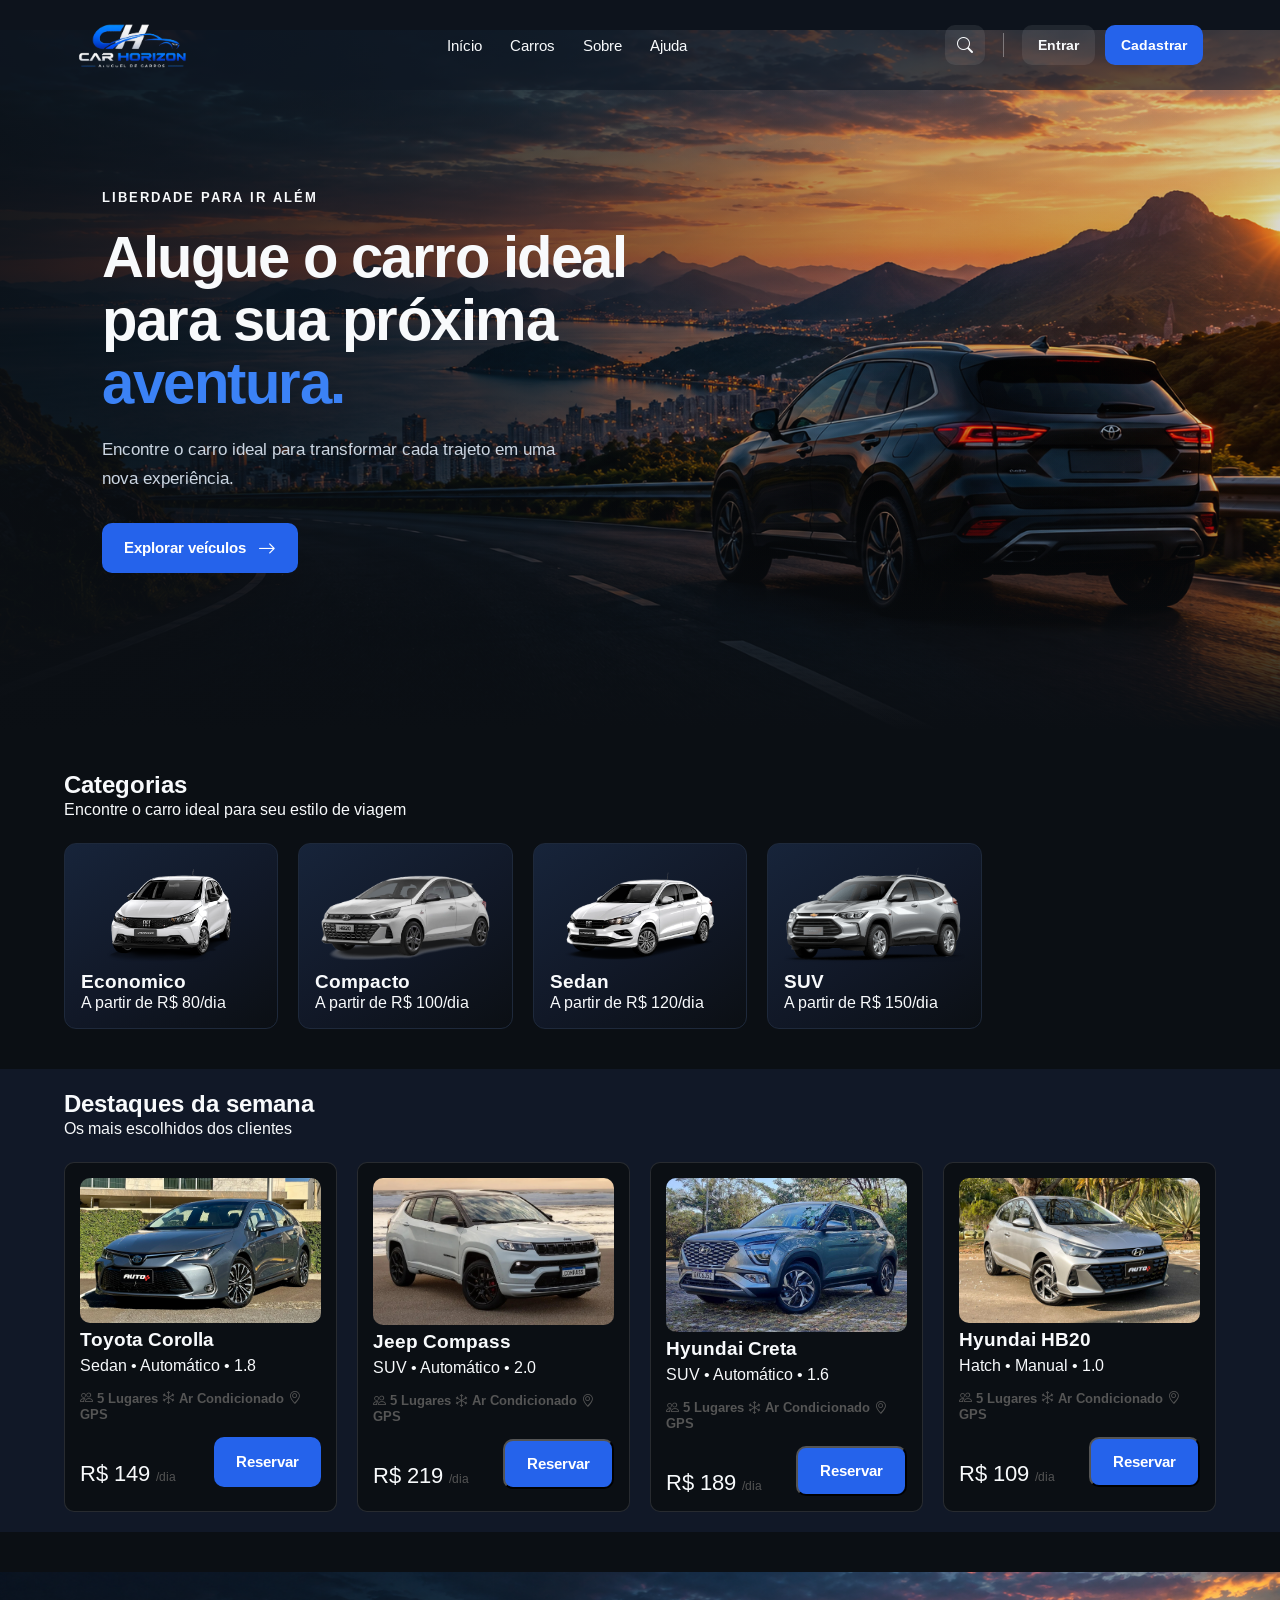
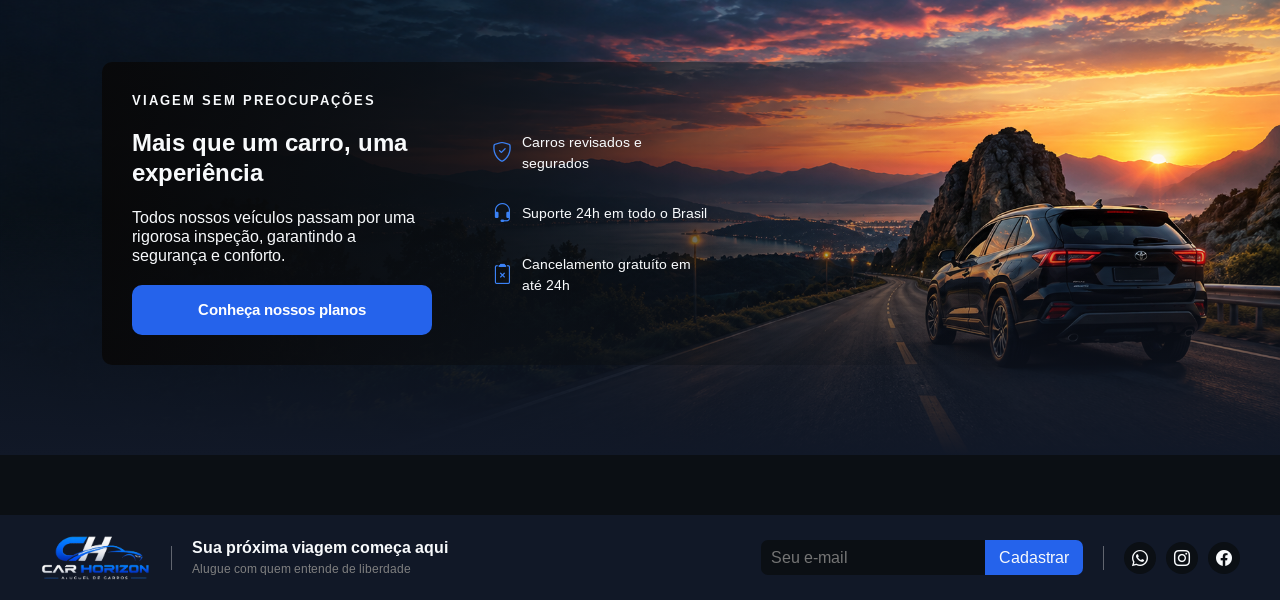
==== index.html @ 466de517 "layout site aluguel de carros" ====
<!DOCTYPE html>
<html lang="pt-BR">

<head>
    <meta charset="UTF-8">
    <meta name="viewport" content="width=device-width, initial-scale=1.0">
    <meta name="theme-color" content="#0B0F14">
    <meta name="description" content="Encontre o carro ideal para sua próxima viagem com a Car Horizon.">
    <title>Car Horizon | Aluguel de Carros</title>
    <link rel="stylesheet" href="./css/global.css">
    <link rel="stylesheet" href="https://cdn.jsdelivr.net/npm/bootstrap-icons@1.11.3/font/bootstrap-icons.min.css">
</head>

<body>
    <div class="inicio">

        <header class="header-principal header-principal-home">
            <div class="logo-header">
                <a href="index.html" aria-label="Car Horizon - Página inicial">
                    <img src="./assets/images/logo/logoCH.png" alt="Car Horizon">
                </a>
            </div>

            <nav class="nav-header" aria-label="Navegação principal">

                <ul class="nav-links-header">
                    <li class="nav-link"> <a href="index.html" aria-current="page">Início</a> </li>
                    <li class="nav-link"> <a href="#carros">Carros</a> </li>
                    <li class="nav-link"> <a href="#sobre">Sobre</a> </li>
                    <li class="nav-link"> <a href="#ajuda">Ajuda</a> </li>
                </ul>
            </nav>

            <div class="busca-entrar-header">
                <div class="search-header">
                    <button type="button" aria-label="Pesquisar">
                        <i class="bi bi-search" aria-hidden="true"></i>
                    </button>
                </div>

                <div class="linha-vert" aria-hidden="true"></div>

                <div class="login-header">
                    <a href="./pages/login.html" class="entrar-header">Entrar</a>
                    <a href="./pages/cadastrar.html" class="cadastrar-header">Cadastrar</a>
                </div>

            </div>
        </header>

        <main>
            <section class="hero">
                <div class="hero-conteudo">
                    <span class="hero-etiqueta">LIBERDADE PARA IR ALÉM</span>
                    <h1> Alugue o carro ideal para sua próxima
                        <span class="hero-text-blue">aventura.</span>
                    </h1>

                    <p> Encontre o carro ideal para transformar cada trajeto em uma nova experiência. </p>

                    <a href="#carros" class="btn-hero"> Explorar veículos
                        <i class="bi bi-arrow-right" aria-hidden="true"></i>
                    </a>
                </div>

               <!-- <div class="hero-form">
                    <div class="retirada">
                        <label for="retirada">Retirada</label>
                        <input type="date" name="" id="">
                    </div>

                    <div class="linha-vert" aria-hidden="true"></div>

                    <div class="devolucao">
                        <label for="devolucao">Devolução</label>
                        <input type="date" name="" id="">
                    </div>

                    <div class="linha-vert" aria-hidden="true"></div>


                    <div class="local">
                        <label for="local">Local</label>
                        <input type="text" name="" id="" placeholder="Cidade">
                    </div>

                    <div class="linha-vert" aria-hidden="true"></div>

                    <button class="btn-hero">Buscar</button>
                </div> -->
            </section>

            <section class="categorias">
                <div class="container">
                    <div class="titulos-categorias">
                        <h2>Categorias</h2>
                        <p>Encontre o carro ideal para seu estilo de viagem</p>
                    </div>
                    <div class="card-categoria">
                        <!--card-->
                        <div class="cards-categorias" data-categoria="economico">
                            <img src="./assets/images/categorias/argo.png" alt="">
                            <h3>Economico</h3>
                            <p>A partir de R$ 80/dia</p>
                        </div>
                        <!--end card-->
                        <!--card-->
                        <div class="cards-categorias" data-categoria="compacto">
                            <img src="./assets/images/categorias/hb20.png" alt="">
                            <h3>Compacto</h3>
                            <p>A partir de R$ 100/dia</p>
                        </div>
                        <!--end card-->
                        <!--card-->
                        <div class="cards-categorias" data-categoria="sedan">
                            <img src="./assets/images/categorias/cronos.webp" alt="">
                            <h3>Sedan</h3>
                            <p>A partir de R$ 120/dia</p>
                        </div>
                        <!--end card-->
                        <!--card-->
                        <div class="cards-categorias" data-categoria="suv">
                            <img src="./assets/images/categorias/tracker.png" alt="">
                            <h3>SUV</h3>
                            <p>A partir de R$ 150/dia</p>
                        </div>
                        <!--end card-->
                 
                        <!--card-->
                    </div>
                </div>
            </section>

            <section class="destaques">
                <div class="container">
                    <h2>Destaques da semana</h2>
                    <p>Os mais escolhidos dos clientes</p>
                    <div class="cards-destaques">
                        <!--card-->
                        <div class="card-destaque" data-carro="Toyota Corolla">
                            <img src="./assets/images/cars/corolla.jpg" alt="">
                            <h3 data>Toyota Corolla</h3>
                            <span>Sedan • Automático • 1.8</span>

                            <div class="card-atributos">
                                <span>
                                    <i class="bi bi-people"></i>
                                    5 Lugares
                                </span>
                                <span>
                                    <i class="bi bi-snow"></i>
                                    Ar Condicionado
                                </span>
                                <span>
                                    <i class="bi bi-geo-alt"></i>
                                    GPS
                                </span>
                            </div>
                            <div class="card-price">
                                <span class="price-destaque">
                                    R$ 149 <span class="small-price">/dia</span>
                                </span>


                                <a href="./pages/carro.html" class="btn-hero">Reservar</a>
                            </div>
                        </div>
                        <!--end card-->

                        <!--card-->
                        <div class="card-destaque" data-carro="Jeep Compass">
                            <img src="./assets/images/cars/compass.jpg" alt="">
                            <h3 id="nome-carro-cat">Jeep Compass</h3>
                            <span>SUV • Automático • 2.0</span>

                            <div class="card-atributos">
                                <span>
                                    <i class="bi bi-people"></i>
                                    5 Lugares
                                </span>
                                <span>
                                    <i class="bi bi-snow"></i>
                                    Ar Condicionado
                                </span>
                                <span>
                                    <i class="bi bi-geo-alt"></i>
                                    GPS
                                </span>
                            </div>
                            <div class="card-price">
                                <span class="price-destaque">
                                    R$ 219 <span class="small-price">/dia</span>
                                </span>


                                <button class="btn-hero">Reservar</button>
                            </div>
                        </div>
                        <!--end card-->

                        <!--card-->
                        <div class="card-destaque" data-carro="creta">
                            <img src="./assets/images/cars/creta.jpg" alt="">
                            <h3 id="nome-carro-cat">Hyundai Creta</h3>
                            <span>SUV • Automático • 1.6</span>

                            <div class="card-atributos">
                                <span>
                                    <i class="bi bi-people"></i>
                                    5 Lugares
                                </span>
                                <span>
                                    <i class="bi bi-snow"></i>
                                    Ar Condicionado
                                </span>
                                <span>
                                    <i class="bi bi-geo-alt"></i>
                                    GPS
                                </span>
                            </div>
                            <div class="card-price">
                                <span class="price-destaque">
                                    R$ 189 <span class="small-price">/dia</span>
                                </span>


                                <button class="btn-hero">Reservar</button>
                            </div>
                        </div>
                        <!--end card-->

                        <!--card-->
                        <div class="card-destaque" data-carro="Hyundai HB20">
                            <img src="./assets/images/cars/hb20.jpg" alt="">
                            <h3 id="nome-carro-cat">Hyundai HB20</h3>
                            <span>Hatch • Manual • 1.0</span>

                            <div class="card-atributos">
                                <span>
                                    <i class="bi bi-people"></i>
                                    5 Lugares
                                </span>
                                <span>
                                    <i class="bi bi-snow"></i>
                                    Ar Condicionado
                                </span>
                                <span>
                                    <i class="bi bi-geo-alt"></i>
                                    GPS
                                </span>
                            </div>
                            <div class="card-price">
                                <span class="price-destaque">
                                    R$ 109 <span class="small-price">/dia</span>
                                </span>

                                <button class="btn-hero">Reservar</button>
                            </div>
                        </div>
                        <!--end card-->
                    </div>
                </div>
            </section>

            <section class="hero-footer">
                <div class="hero-agroup">
                <div class="hero-footer-conteudo">
                    <span class="hero-etiqueta">VIAGEM SEM PREOCUPAÇÕES</span>
                    <h1>Mais que um carro, uma experiência</h1>
                    <p>
                        Todos nossos veículos passam por uma rigorosa inspeção,
                        garantindo a segurança e conforto.
                    </p>

                    <a href="#" class="btn-hero">Conheça nossos planos</a>
                </div>

                <div class="hero-footer-vantagens">
                    <span>
                        <i class="bi bi-shield-check"></i>
                        Carros revisados e segurados
                    </span>

                    <span>
                        <i class="bi bi-headset"></i>
                        Suporte 24h em todo o Brasil
                    </span>

                    <span>
                        <i class="bi bi-clipboard2-x"></i>

                        Cancelamento gratuíto em até 24h
                    </span>
                </div>
                </div>
            </section>
        </main>

        <footer>
            <section class="footer-top">
            <div class="footer-top-left">
                <img src="./assets/images/logo/logoCH.png" alt="">

                <div class="linha-vert" aria-hidden="true"></div>

                <div class="texts-footer-top">
                    <h4>Sua próxima viagem começa aqui</h4>
                    <span>Alugue com quem entende de liberdade</span>
                </div>
            </div>

            <div class="footer-top-right">
                <div class="email-footer">
                    <input type="text" placeholder="Seu e-mail">
                    <button>Cadastrar</button>
                </div>

                <div class="linha-vert" aria-hidden="true"></div>

                <div class="sociais-footer">
                    <i class="bi bi-whatsapp"></i>

                    <i class="bi bi-instagram"></i>

                    <i class="bi bi-facebook"></i>
                </div>
            </div>
            </section>
        </footer>
    </div>
</body>
    <script type="module" src="./js/carros.js"></script>
    <script type="module" src="./js/destaques.js"></script>
</html>
---- css/global.css ----
@import url('https://fonts.googleapis.com/css2?family=Arimo:wght@400;500;600;700&display=swap');
@import "./header.css";
@import "./hero.css";
@import "./categorias.css";
@import "./destaques.css";
@import "./heroFooter.css";
@import "./footer.css";
@import "./carro.css";
@import "./login.css";

:root {
    --cor-fundo: #0B0F14;
    --cor-fundo-secundario: #111827;
    --cor-azul: #2563EB;
    --cor-azul-hover: #3B82F6;
    --cor-texto: #F8FAFC;
    --cor-texto-secundario: #94A3B8;
    --cor-borda: #1E293B;
}

* {
    margin: 0;
    padding: 0;
    box-sizing: border-box;
}

html {
    scroll-behavior: smooth;
}

body {
    min-width: 320px;
    background-color: var(--cor-fundo);
    color: var(--cor-texto);
    font-family: "Arimo", sans-serif;
}

a {
    color: inherit;
    text-decoration: none;
}

button,
input {
    font: inherit;
}

button {
    cursor: pointer;
}

ul {
    list-style: none;
}

img {
    max-width: 100%;
}

.container {
    width: min(100% - 48px, 1280px);
    margin-inline: auto;
}
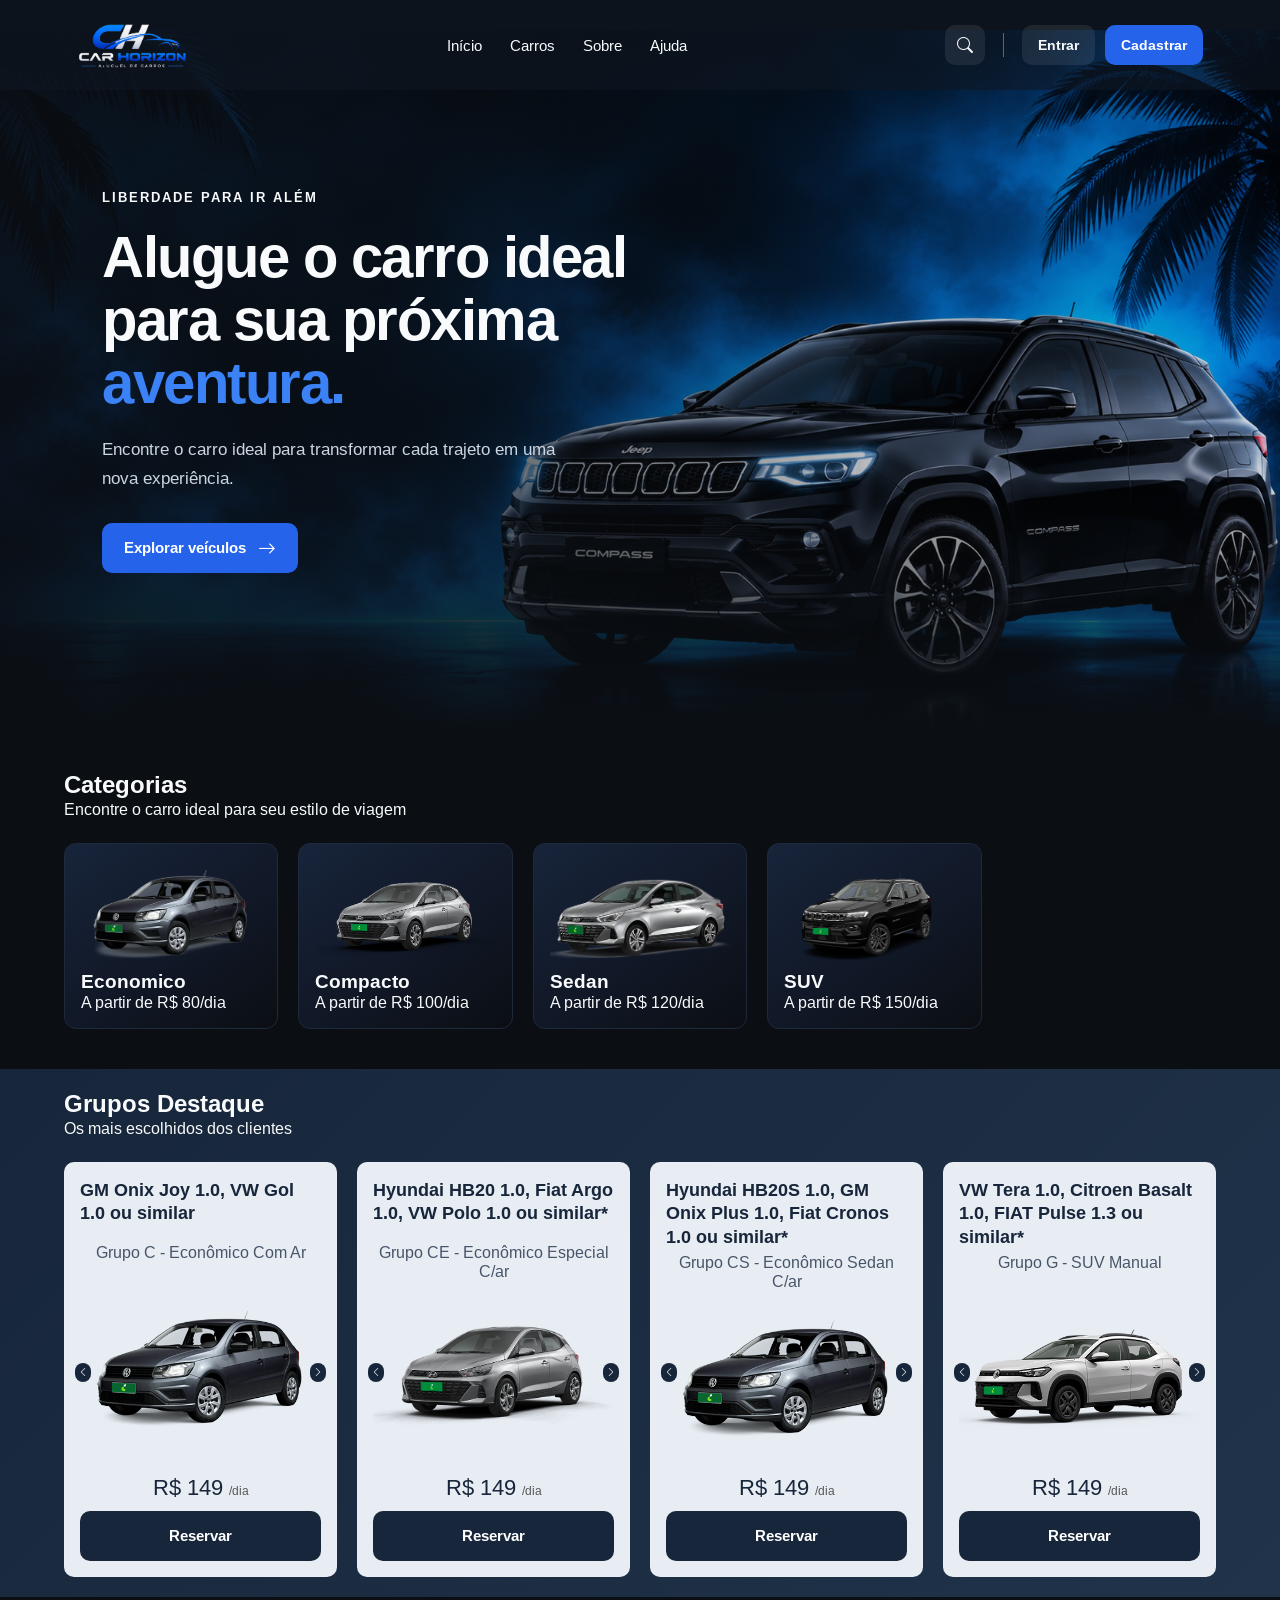
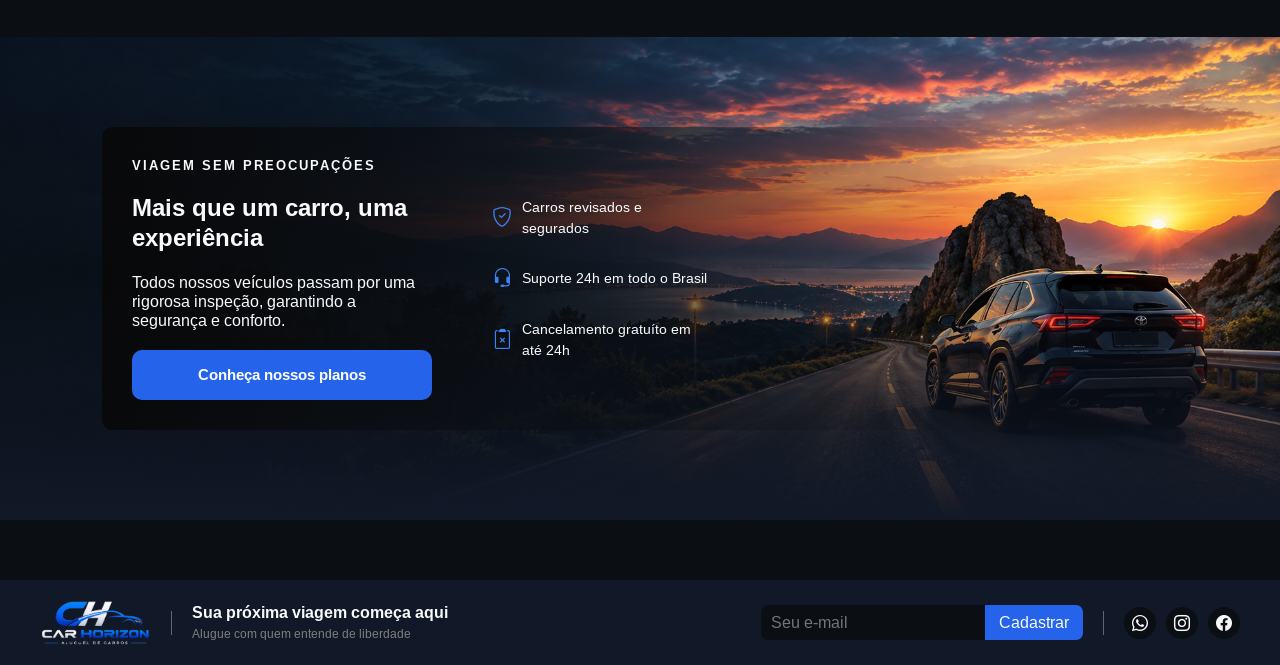
==== commit f4fc8a17: "implementando parte de grupos e carrosel entre os modelos" ====
--- a/index.html
+++ b/index.html
@@ -41,7 +41,7 @@
                 <div class="linha-vert" aria-hidden="true"></div>
 
                 <div class="login-header">
-                    <a href="./pages/login.html" class="entrar-header">Entrar</a>
+                    <a href="./pages/login.html " class="entrar-header">Entrar</a>
                     <a href="./pages/cadastrar.html" class="cadastrar-header">Cadastrar</a>
                 </div>
 
@@ -58,36 +58,11 @@
 
                     <p> Encontre o carro ideal para transformar cada trajeto em uma nova experiência. </p>
 
-                    <a href="#carros" class="btn-hero"> Explorar veículos
+                    <a href="./pages/todosCarros.html" class="btn-hero"> Explorar veículos
                         <i class="bi bi-arrow-right" aria-hidden="true"></i>
                     </a>
                 </div>
 
-               <!-- <div class="hero-form">
-                    <div class="retirada">
-                        <label for="retirada">Retirada</label>
-                        <input type="date" name="" id="">
-                    </div>
-
-                    <div class="linha-vert" aria-hidden="true"></div>
-
-                    <div class="devolucao">
-                        <label for="devolucao">Devolução</label>
-                        <input type="date" name="" id="">
-                    </div>
-
-                    <div class="linha-vert" aria-hidden="true"></div>
-
-
-                    <div class="local">
-                        <label for="local">Local</label>
-                        <input type="text" name="" id="" placeholder="Cidade">
-                    </div>
-
-                    <div class="linha-vert" aria-hidden="true"></div>
-
-                    <button class="btn-hero">Buscar</button>
-                </div> -->
             </section>
 
             <section class="categorias">
@@ -99,33 +74,33 @@
                     <div class="card-categoria">
                         <!--card-->
                         <div class="cards-categorias" data-categoria="economico">
-                            <img src="./assets/images/categorias/argo.png" alt="">
+                            <img src="./assets/images/categorias/GOLC.png" alt="">
                             <h3>Economico</h3>
                             <p>A partir de R$ 80/dia</p>
                         </div>
                         <!--end card-->
                         <!--card-->
                         <div class="cards-categorias" data-categoria="compacto">
-                            <img src="./assets/images/categorias/hb20.png" alt="">
+                            <img src="./assets/images/categorias/HB2X.png" alt="">
                             <h3>Compacto</h3>
                             <p>A partir de R$ 100/dia</p>
                         </div>
                         <!--end card-->
                         <!--card-->
                         <div class="cards-categorias" data-categoria="sedan">
-                            <img src="./assets/images/categorias/cronos.webp" alt="">
+                            <img src="./assets/images/categorias/HB2C (1).png" alt="">
                             <h3>Sedan</h3>
                             <p>A partir de R$ 120/dia</p>
                         </div>
                         <!--end card-->
                         <!--card-->
                         <div class="cards-categorias" data-categoria="suv">
-                            <img src="./assets/images/categorias/tracker.png" alt="">
+                            <img src="./assets/images/categorias/COMP.png" alt="">
                             <h3>SUV</h3>
                             <p>A partir de R$ 150/dia</p>
                         </div>
                         <!--end card-->
-                 
+
                         <!--card-->
                     </div>
                 </div>
@@ -133,202 +108,160 @@
 
             <section class="destaques">
                 <div class="container">
-                    <h2>Destaques da semana</h2>
+                    <h2>Grupos Destaque</h2>
                     <p>Os mais escolhidos dos clientes</p>
                     <div class="cards-destaques">
                         <!--card-->
-                        <div class="card-destaque" data-carro="Toyota Corolla">
-                            <img src="./assets/images/cars/corolla.jpg" alt="">
-                            <h3 data>Toyota Corolla</h3>
-                            <span>Sedan • Automático • 1.8</span>
-
-                            <div class="card-atributos">
-                                <span>
-                                    <i class="bi bi-people"></i>
-                                    5 Lugares
-                                </span>
-                                <span>
-                                    <i class="bi bi-snow"></i>
-                                    Ar Condicionado
-                                </span>
-                                <span>
-                                    <i class="bi bi-geo-alt"></i>
-                                    GPS
-                                </span>
-                            </div>
-                            <div class="card-price">
-                                <span class="price-destaque">
-                                    R$ 149 <span class="small-price">/dia</span>
-                                </span>
-
-
-                                <a href="./pages/carro.html" class="btn-hero">Reservar</a>
-                            </div>
-                        </div>
-                        <!--end card-->
-
-                        <!--card-->
-                        <div class="card-destaque" data-carro="Jeep Compass">
-                            <img src="./assets/images/cars/compass.jpg" alt="">
-                            <h3 id="nome-carro-cat">Jeep Compass</h3>
-                            <span>SUV • Automático • 2.0</span>
-
-                            <div class="card-atributos">
-                                <span>
-                                    <i class="bi bi-people"></i>
-                                    5 Lugares
-                                </span>
-                                <span>
-                                    <i class="bi bi-snow"></i>
-                                    Ar Condicionado
-                                </span>
-                                <span>
-                                    <i class="bi bi-geo-alt"></i>
-                                    GPS
-                                </span>
-                            </div>
-                            <div class="card-price">
-                                <span class="price-destaque">
-                                    R$ 219 <span class="small-price">/dia</span>
-                                </span>
-
-
-                                <button class="btn-hero">Reservar</button>
-                            </div>
-                        </div>
-                        <!--end card-->
-
-                        <!--card-->
-                        <div class="card-destaque" data-carro="creta">
-                            <img src="./assets/images/cars/creta.jpg" alt="">
-                            <h3 id="nome-carro-cat">Hyundai Creta</h3>
-                            <span>SUV • Automático • 1.6</span>
-
-                            <div class="card-atributos">
-                                <span>
-                                    <i class="bi bi-people"></i>
-                                    5 Lugares
-                                </span>
-                                <span>
-                                    <i class="bi bi-snow"></i>
-                                    Ar Condicionado
-                                </span>
-                                <span>
-                                    <i class="bi bi-geo-alt"></i>
-                                    GPS
-                                </span>
-                            </div>
-                            <div class="card-price">
-                                <span class="price-destaque">
-                                    R$ 189 <span class="small-price">/dia</span>
-                                </span>
-
-
-                                <button class="btn-hero">Reservar</button>
-                            </div>
-                        </div>
-                        <!--end card-->
-
-                        <!--card-->
-                        <div class="card-destaque" data-carro="Hyundai HB20">
-                            <img src="./assets/images/cars/hb20.jpg" alt="">
-                            <h3 id="nome-carro-cat">Hyundai HB20</h3>
-                            <span>Hatch • Manual • 1.0</span>
-
-                            <div class="card-atributos">
-                                <span>
-                                    <i class="bi bi-people"></i>
-                                    5 Lugares
-                                </span>
-                                <span>
-                                    <i class="bi bi-snow"></i>
-                                    Ar Condicionado
-                                </span>
-                                <span>
-                                    <i class="bi bi-geo-alt"></i>
-                                    GPS
-                                </span>
-                            </div>
-                            <div class="card-price">
-                                <span class="price-destaque">
-                                    R$ 109 <span class="small-price">/dia</span>
-                                </span>
-
-                                <button class="btn-hero">Reservar</button>
-                            </div>
-                        </div>
-                        <!--end card-->
+                        <div class="card-destaque" data-grupo="Grupo C">
+                            <h3>GM Onix Joy 1.0, VW Gol 1.0 ou similar</h3>
+                            <span class="grupoDestaque">Grupo C - Econômico Com Ar</span>
+                            <button class="btn-proximo"><i class="bi bi-chevron-right"></i></button>
+                            <button class="btn-anterior"><i class="bi bi-chevron-left"></i></button>
+                            <img src="./assets/images/categorias/GOLC.png" alt="" class="imagemCarro">
+
+
+                            <div class="card-price">
+                                <span class="price-destaque">
+                                    R$ 149 <span class="small-price">/dia</span>
+                                </span>
+
+
+                                <a href="./pages/carro.html" class="btnDestaque btn-hero">Reservar</a>
+                            </div>
+                        </div>
+                        <!--end card-->
+                        <!--card-->
+                        <div class="card-destaque" data-grupo="Grupo CE">
+                            <h3>Hyundai HB20 1.0, Fiat Argo 1.0, VW Polo 1.0 ou similar*</h3>
+                            <span class="grupoDestaque">Grupo CE - Econômico Especial C/ar</span> <img
+                                src="./assets/images/categorias/HB2X.png" alt=""  class="imagemCarro">
+                            <button class="btn-proximo"><i class="bi bi-chevron-right"></i></button>
+                            <button class="btn-anterior"><i class="bi bi-chevron-left"></i></button>
+
+
+                            <div class="card-price">
+                                <span class="price-destaque">
+                                    R$ 149 <span class="small-price">/dia</span>
+                                </span>
+
+
+                                <a href="./pages/carro.html" class="btnDestaque btn-hero">Reservar</a>
+                            </div>
+                        </div>
+                        <!--end card-->
+                        <!--card-->
+                        <div class="card-destaque" data-grupo="Grupo C">
+                            <h3>Hyundai HB20S 1.0, GM Onix Plus 1.0, Fiat Cronos 1.0 ou similar*</h3>
+                            <span class="grupoDestaque">Grupo CS - Econômico Sedan C/ar</span>
+                            <button class="btn-proximo"><i class="bi bi-chevron-right"></i></button>
+                            <button class="btn-anterior"><i class="bi bi-chevron-left"></i></button>
+                            <img src="./assets/images/categorias/HB2C (1).png" alt=""  class="imagemCarro">
+
+
+                            <div class="card-price">
+                                <span class="price-destaque">
+                                    R$ 149 <span class="small-price">/dia</span>
+                                </span>
+
+
+                                <a href="./pages/carro.html" class="btnDestaque btn-hero">Reservar</a>
+                            </div>
+                        </div>
+                        <!--end card-->
+                        <!--card-->
+                        <div class="card-destaque" data-grupo="Grupo G">
+                            <h3>VW Tera 1.0, Citroen Basalt 1.0, FIAT Pulse 1.3 ou similar*</h3>
+                            <span class="grupoDestaque">Grupo G - SUV Manual</span>
+                            <button class="btn-proximo"><i class="bi bi-chevron-right"></i></button>
+                            <button class="btn-anterior"><i class="bi bi-chevron-left"></i></button>
+                            <img src="./assets/images/categorias/TERA.png" alt=""  class="imagemCarro">
+
+
+                            <div class="card-price">
+                                <span class="price-destaque">
+                                    R$ 149 <span class="small-price">/dia</span>
+                                </span>
+
+
+                                <a href="./pages/carro.html" class="btnDestaque btn-hero">Reservar</a>
+                            </div>
+                        </div>
+                        <!--end card-->
+
+
                     </div>
                 </div>
             </section>
 
             <section class="hero-footer">
                 <div class="hero-agroup">
-                <div class="hero-footer-conteudo">
-                    <span class="hero-etiqueta">VIAGEM SEM PREOCUPAÇÕES</span>
-                    <h1>Mais que um carro, uma experiência</h1>
-                    <p>
-                        Todos nossos veículos passam por uma rigorosa inspeção,
-                        garantindo a segurança e conforto.
-                    </p>
-
-                    <a href="#" class="btn-hero">Conheça nossos planos</a>
-                </div>
-
-                <div class="hero-footer-vantagens">
-                    <span>
-                        <i class="bi bi-shield-check"></i>
-                        Carros revisados e segurados
-                    </span>
-
-                    <span>
-                        <i class="bi bi-headset"></i>
-                        Suporte 24h em todo o Brasil
-                    </span>
-
-                    <span>
-                        <i class="bi bi-clipboard2-x"></i>
-
-                        Cancelamento gratuíto em até 24h
-                    </span>
-                </div>
+                    <div class="hero-footer-conteudo">
+                        <span class="hero-etiqueta">VIAGEM SEM PREOCUPAÇÕES</span>
+                        <h1>Mais que um carro, uma experiência</h1>
+                        <p>
+                            Todos nossos veículos passam por uma rigorosa inspeção,
+                            garantindo a segurança e conforto.
+                        </p>
+
+                        <a href="#" class="btn-hero">Conheça nossos planos</a>
+                    </div>
+
+                    <div class="hero-footer-vantagens">
+                        <span>
+                            <i class="bi bi-shield-check"></i>
+                            Carros revisados e segurados
+                        </span>
+
+                        <span>
+                            <i class="bi bi-headset"></i>
+                            Suporte 24h em todo o Brasil
+                        </span>
+
+                        <span>
+                            <i class="bi bi-clipboard2-x"></i>
+
+                            Cancelamento gratuíto em até 24h
+                        </span>
+                    </div>
                 </div>
             </section>
         </main>
 
         <footer>
             <section class="footer-top">
-            <div class="footer-top-left">
-                <img src="./assets/images/logo/logoCH.png" alt="">
-
-                <div class="linha-vert" aria-hidden="true"></div>
-
-                <div class="texts-footer-top">
-                    <h4>Sua próxima viagem começa aqui</h4>
-                    <span>Alugue com quem entende de liberdade</span>
-                </div>
-            </div>
-
-            <div class="footer-top-right">
-                <div class="email-footer">
-                    <input type="text" placeholder="Seu e-mail">
-                    <button>Cadastrar</button>
-                </div>
-
-                <div class="linha-vert" aria-hidden="true"></div>
-
-                <div class="sociais-footer">
-                    <i class="bi bi-whatsapp"></i>
-
-                    <i class="bi bi-instagram"></i>
-
-                    <i class="bi bi-facebook"></i>
-                </div>
-            </div>
+                <div class="footer-top-left">
+                    <img src="./assets/images/logo/logoCH.png" alt="">
+
+                    <div class="linha-vert" aria-hidden="true"></div>
+
+                    <div class="texts-footer-top">
+                        <h4>Sua próxima viagem começa aqui</h4>
+                        <span>Alugue com quem entende de liberdade</span>
+                    </div>
+                </div>
+
+                <div class="footer-top-right">
+                    <div class="email-footer">
+                        <input type="text" placeholder="Seu e-mail">
+                        <button>Cadastrar</button>
+                    </div>
+
+                    <div class="linha-vert" aria-hidden="true"></div>
+
+                    <div class="sociais-footer">
+                        <i class="bi bi-whatsapp"></i>
+
+                        <i class="bi bi-instagram"></i>
+
+                        <i class="bi bi-facebook"></i>
+                    </div>
+                </div>
             </section>
         </footer>
     </div>
 </body>
-    <script type="module" src="./js/carros.js"></script>
-    <script type="module" src="./js/destaques.js"></script>
+<script type="module" src="./js/carros.js"></script>
+<!--<script type="module" src="./js/destaques.js"></script>-->
+<script type="module" src="./js/imagensCarro.js"></script>
+
 </html>
--- a/css/global.css
+++ b/css/global.css
@@ -7,6 +7,7 @@
 @import "./footer.css";
 @import "./carro.css";
 @import "./login.css";
+@import "./todosCarros.css";
 
 :root {
     --cor-fundo: #0B0F14;
